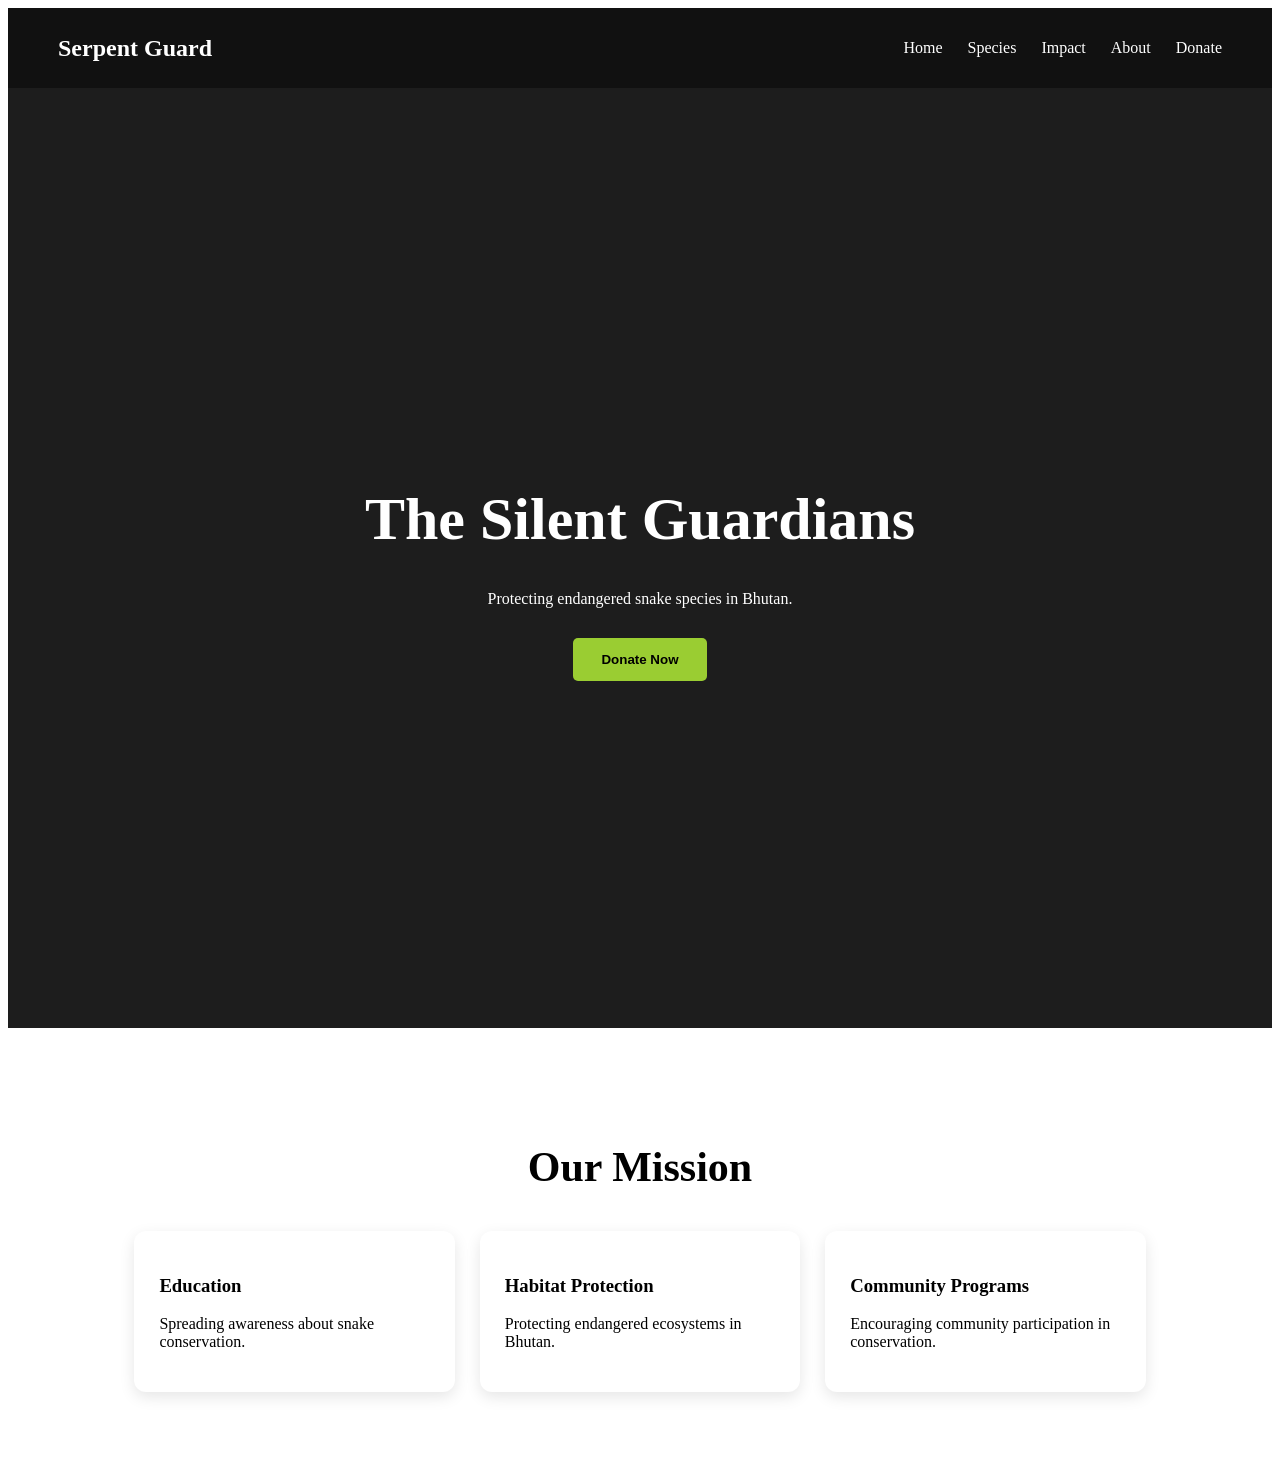
==== index.html @ f87ff5c4 "Add files via upload" ====
<!DOCTYPE html>
<html lang="en">
<head>
<meta charset="UTF-8">
<meta name="viewport" content="width=device-width, initial-scale=1.0">
<title>Serpent Guard - Home</title>
<link rel="stylesheet" href="style.css">
</head>
<body>

<nav>
<div class="logo">Serpent Guard</div>

<div class="hamburger" onclick="toggleMenu()">
☰
</div>

<ul id="navLinks">
<li><a href="index.html">Home</a></li>
<li><a href="species.html">Species</a></li>
<li><a href="impact.html">Impact</a></li>
<li><a href="about.html">About</a></li>
<li><a href="donate.html">Donate</a></li>
</ul>
</nav>

<section class="hero">
<h1>The Silent Guardians</h1>
<p>Protecting endangered snake species in Bhutan.</p>
<a href="donate.html"><button class="btn">Donate Now</button></a>
</section>

<section>
<h2 class="section-title">Our Mission</h2>
<div class="grid">
<div class="card">
  <h3>Education</h3>
<p>Spreading awareness about snake conservation.</p>
</div>

<div class="card">
<h3>Habitat Protection</h3>
<p>Protecting endangered ecosystems in Bhutan.</p>
</div>

<div class="card">
<h3>Community Programs</h3>
<p>Encouraging community participation in conservation.</p>
</div>
</div>
</section>

<script src="script.js"></script>
</body>
</html>
---- style.css ----
boxA-sizingborder-box
padding:0;
:;
font-family:Arial,sans-serif;
}

body{
background:#f5f5f5;
color:#222;
}

nav{
background:#111;
padding:15px 50px;
display:flex;
justify-content:space-between;
align-items:center;
position:sticky;
top:0;
}

.logo{
color:white;
font-size:24px;
font-weight:bold;
}
nav ul{
display:flex;
list-style:none;
gap:25px;
}

nav ul li{
position:relative;
}

nav ul li a{
color:white;
text-decoration:none;
}

.dropdown-content{
display:none;
position:absolute;
background:white;
min-width:180px;
top:30px;
}

.dropdown-content a{
color:black;
display:block;
padding:10px;
}

.dropdown:hover .dropdown-content{
display:block;
}

.hero{
height:100vh;
display:flex;
justify-content:center;
align-items:center;
flex-direction:column;
background:#1d1d1d;
color:white;
text-align:center;
padding:20px;
}

.hero h1{
font-size:60px;
margin-bottom:20px;
}

.hero p{
max-width:700px;
margin-bottom:30px;
}

.btn{
padding:14px 28px;
background:#9acd32;
border:none;
border-radius:5px;
font-weight:bold;
cursor:pointer;
}

section{
padding:80px 10%;
}

.section-title{
font-size:42px;
text-align:center;
margin-bottom:40px;
}

.grid{
display:grid;
grid-template-columns:repeat(auto-fit,minmax(250px,1fr));
gap:25px;
}

.card{
background:white;
padding:25px;
border-radius:12px;
box-shadow:0 5px 15px rgba(0,0,0,0.1);
}

.carousel{
display:flex;
gap:20px;
overflow-x:auto;
}

.carousel .card{
min-width:300px;
}

.accordion-item{
margin-bottom:15px;
background:white;
border-radius:10px;
overflow:hidden;
}
.accordion-header{
padding:20px;
background:#222;
color:white;
cursor:pointer;
}

.accordion-content{
display:none;
padding:20px;
}

.accordion-item:hover .accordion-content{
display:block;
}

.about-container{
display:flex;
flex-wrap:wrap;
gap:40px;
justify-content:center;
align-items:center;
}

.about-container img{
width:320px;
border-radius:15px;
}

.modal{
display:none;
position:fixed;
left:0;
top:0;
width:100%;
height:100%;
background:rgba(0,0,0,0.7);
}

.modal-content{
background:white;
width:400px;
padding:30px;
margin:10% auto;
border-radius:10px;
position:relative;
}

.close{
position:absolute;
right:20px;
top:10px;
font-size:30px;
cursor:pointer;
}

input, textarea{
width:100%;
padding:12px;
margin:10px 0;
border:1px solid #ccc;
border-radius:5px;
}
footer{
background:#111;
color:white;
text-align:center;
padding:20px;
}
.hamburger{
display:none;
font-size:32px;
color:white;
cursor:pointer;
}

@media(max-width:768px){

.hamburger{
display:block;
}

#navLinks{
display:none;
flex-direction:column;
background:#111;
position:absolute;
top:70px;
right:0;
width:220px;
padding:20px;
}

#navLinks.active{
display:flex;
}

nav{
position:relative;
}
}
.species-img{
width:100%;
height:220px;
object-fit:cover;
border-radius:10px;
margin-bottom:15px;
transition:0.3s;
}

.species-img:hover{
transform:scale(1.03);
}

.card{
overflow:hidden;
}
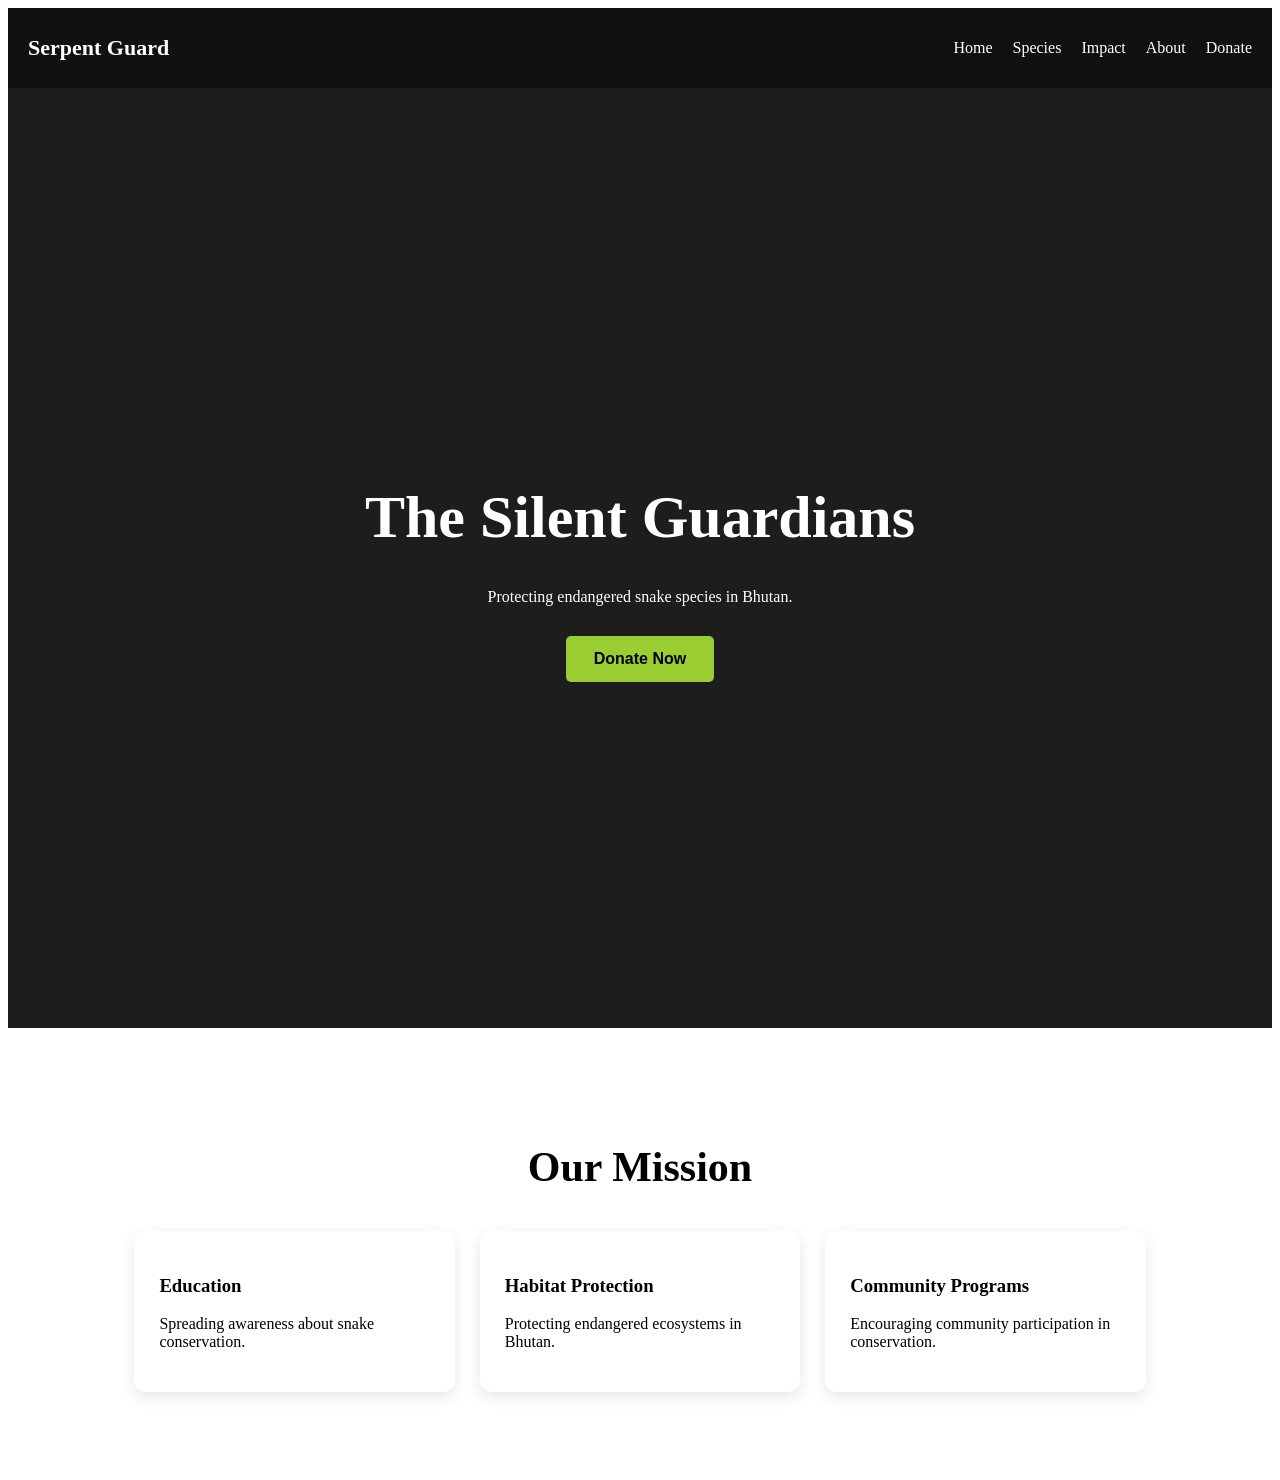
==== commit 4e14276a: "Update index.html" ====
--- a/index.html
+++ b/index.html
@@ -9,6 +9,7 @@
 <body>
 
 <nav>
+
 <div class="logo">Serpent Guard</div>
 
 <div class="hamburger" onclick="toggleMenu()">
@@ -22,6 +23,7 @@
 <li><a href="about.html">About</a></li>
 <li><a href="donate.html">Donate</a></li>
 </ul>
+
 </nav>
 
 <section class="hero">
@@ -52,4 +54,4 @@
 
 <script src="script.js"></script>
 </body>
-</html>+</html>
--- a/style.css
+++ b/style.css
@@ -11,32 +11,38 @@
 
 nav{
 background:#111;
-padding:15px 50px;
+padding:15px 20px;
 display:flex;
 justify-content:space-between;
 align-items:center;
 position:sticky;
 top:0;
+z-index:1000;
 }
 
 .logo{
 color:white;
-font-size:24px;
+font-size:22px;
 font-weight:bold;
 }
-nav ul{
+
+#navLinks{
 display:flex;
 list-style:none;
-gap:25px;
-}
-
-nav ul li{
-position:relative;
-}
-
-nav ul li a{
+gap:20px;
+}
+
+#navLinks li a{
 color:white;
 text-decoration:none;
+font-size:16px;
+}
+
+.hamburger{
+display:none;
+font-size:32px;
+color:white;
+cursor:pointer;
 }
 
 .dropdown-content{
@@ -190,6 +196,17 @@
 border:1px solid #ccc;
 border-radius:5px;
 }
+img{
+max-width:100%;
+height:auto;
+display:block;
+}
+input,
+textarea,
+button{
+width:100%;
+font-size:16px;
+}
 footer{
 background:#111;
 color:white;
@@ -243,4 +260,93 @@
 
 .card{
 overflow:hidden;
-}+}
+/* MOBILE RESPONSIVE */
+
+@media(max-width:768px){
+
+/* NAVBAR */
+.hamburger{
+display:block;
+}
+
+#navLinks{
+display:none;
+flex-direction:column;
+position:absolute;
+top:70px;
+right:0;
+background:#111;
+width:220px;
+padding:20px;
+gap:20px;
+}
+
+#navLinks.active{
+display:flex;
+}
+
+/* HERO */
+.hero{
+padding:40px 20px;
+height:auto;
+min-height:100vh;
+}
+
+.hero h1{
+font-size:38px;
+line-height:1.2;
+}
+
+.hero p{
+font-size:16px;
+}
+
+/* GRID */
+.grid{
+grid-template-columns:1fr;
+}
+
+/* ABOUT */
+.about-container{
+flex-direction:column;
+text-align:center;
+}
+
+.about-container img{
+width:100%;
+max-width:300px;
+}
+
+/* MODAL */
+.modal-content{
+width:90%;
+margin-top:30%;
+}
+
+/* CAROUSEL */
+.carousel{
+overflow-x:auto;
+scroll-snap-type:x mandatory;
+padding-bottom:10px;
+}
+
+.carousel .card{
+min-width:85%;
+scroll-snap-align:center;
+}
+
+/* SECTION */
+section{
+padding:60px 20px;
+}
+
+.section-title{
+font-size:32px;
+}
+
+/* BUTTON */
+.btn{
+width:100%;
+}
+}
